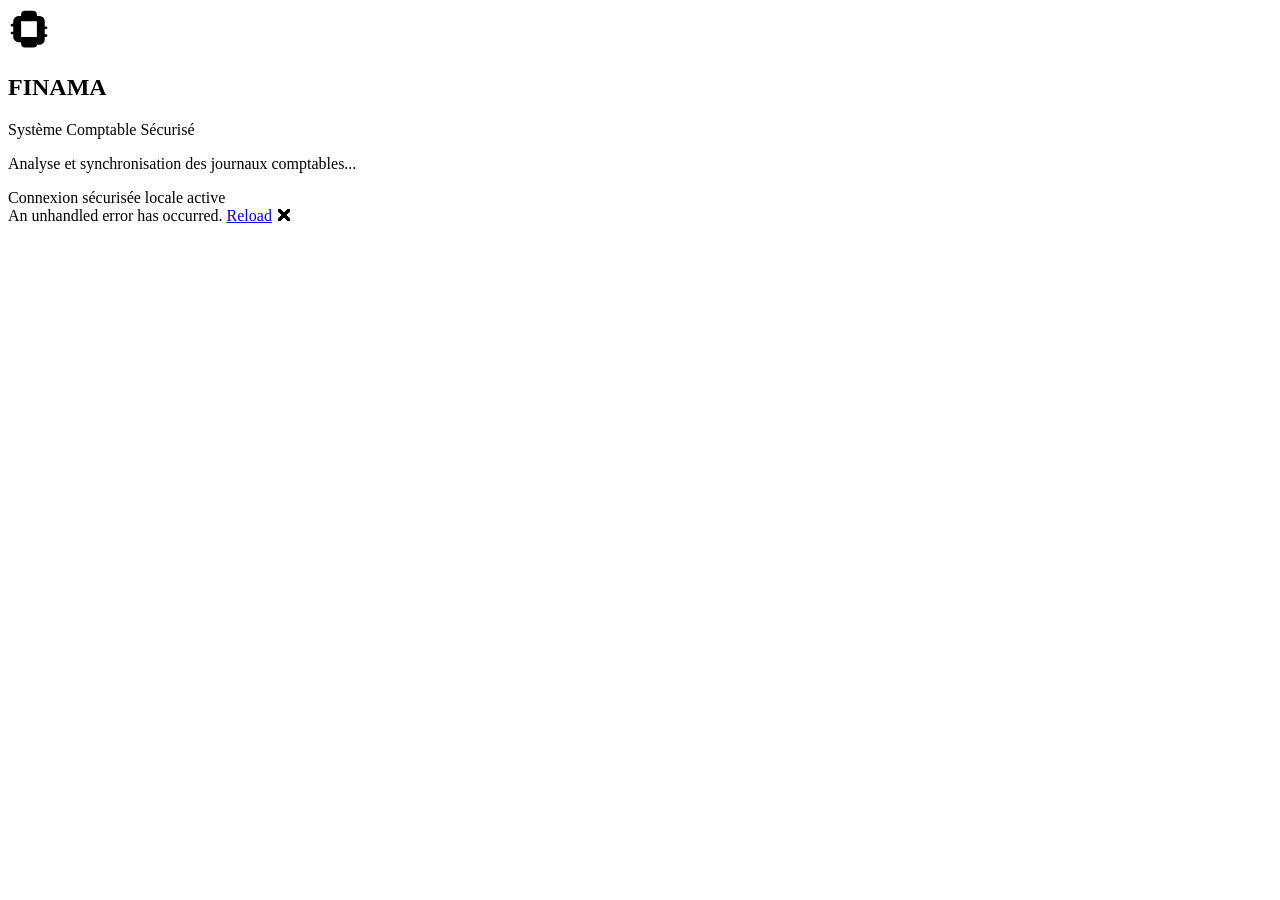
==== Finama.Web/wwwroot/index.html @ 5900f85f "Ajoutez des fichiers projet." ====
<!DOCTYPE html>
<html lang="fr">

<head>
    <meta charset="utf-8" />
    <meta name="viewport" content="width=device-width, initial-scale=1.0" />
    <title>Finama</title>
    <base href="/" />

    <link href="/lib/bootstrap/css/bootstrap.min.css" rel="stylesheet" />
    <link href="/lib/bootstrap-icons/font/bootstrap-icons.min.css" rel="stylesheet" />

    <link href="/css/app.css" rel="stylesheet" />
    <link href="/css/finama.css" rel="stylesheet" />
    <link href="/css/auth.css" rel="stylesheet" />
    <link href="favicon.png" rel="icon" type="image/png" />
    <link href="Finama.Web.styles.css" rel="stylesheet" />
    <script>
        window.themeManager = {
            setTheme: (theme) => {
                document.documentElement.setAttribute('data-theme', theme);
                localStorage.setItem('theme', theme);
            },
            getPreferredTheme: () => {
                const savedTheme = localStorage.getItem('theme');
                if (savedTheme) return savedTheme;
                return window.matchMedia('(prefers-color-scheme: dark)').matches ? 'dark' : 'light';
            }
        };
        document.documentElement.setAttribute('data-theme', themeManager.getPreferredTheme());
    </script>
</head>

<body>
    <div id="app">
        <div class="splash-container">
            <div class="glow-sphere glow-blue"></div>
            <div class="glow-sphere glow-purple"></div>

            <div class="splash-card">
                <div class="splash-logo-wrapper">
                    <svg xmlns="http://www.w3.org/2000/svg" width="42" height="42" fill="currentColor" class="bi bi-cpu-fill" viewBox="0 0 16 16">
                        <path d="M6.5 1A1.5 1.5 0 0 0 5 2.5V3H4a2 2 0 0 0-2 2v1H1.5a.5.5 0 0 0 0 1H2v2H1.5a.5.5 0 0 0 0 1H2v1a2 2 0 0 0 2 2h1v.5a1.5 1.5 0 0 0 1.5 1.5h3A1.5 1.5 0 0 0 11 14.5V14h1a2 2 0 0 0 2-2v-1h.5a.5.5 0 0 0 0-1H14V8h.5a.5.5 0 0 0 0-1H14V5a2 2 0 0 0-2-2h-1v-.5A1.5 1.5 0 0 0 9.5 1zM5 5h6v6H5z" />
                    </svg>
                </div>

                <h2 class="splash-title">FINAMA</h2>
                <div class="badge-gradient-neon mb-3">Système Comptable Sécurisé</div>

                <p class="splash-subtitle">Analyse et synchronisation des journaux comptables...</p>

                <div class="splash-progress-bar">
                    <div class="splash-progress-line"></div>
                </div>

                <span class="splash-footer-text">Connexion sécurisée locale active</span>
            </div>
        </div>
    </div>

    <div id="blazor-error-ui">
        An unhandled error has occurred.
        <a href="." class="reload">Reload</a>
        <span class="dismiss">🗙</span>
    </div>

    <script src="/lib/bootstrap/js/bootstrap.bundle.min.js"></script>

    <script>
        window.downloadFile = (fileName, contentType, base64Data) => {
            const link = document.createElement('a');
            link.download = fileName;
            link.href = `data:${contentType};base64,${base64Data}`;
            document.body.appendChild(link);
            link.click();
            document.body.removeChild(link);
        };

        window.downloadPdf = (base64String, fileName) => {
            const byteCharacters = atob(base64String);
            const byteNumbers = new Array(byteCharacters.length);
            for (let i = 0; i < byteCharacters.length; i++) {
                byteNumbers[i] = byteCharacters.charCodeAt(i);
            }
            const byteArray = new Uint8Array(byteNumbers);
            const blob = new Blob([byteArray], { type: 'application/pdf' });
            const link = document.createElement('a');
            link.href = window.URL.createObjectURL(blob);
            link.download = fileName;
            document.body.appendChild(link);
            link.click();
            document.body.removeChild(link);
            window.URL.revokeObjectURL(link.href);
        };
    </script>

    <script src="_framework/blazor.webassembly.js"></script>
</body>

</html>
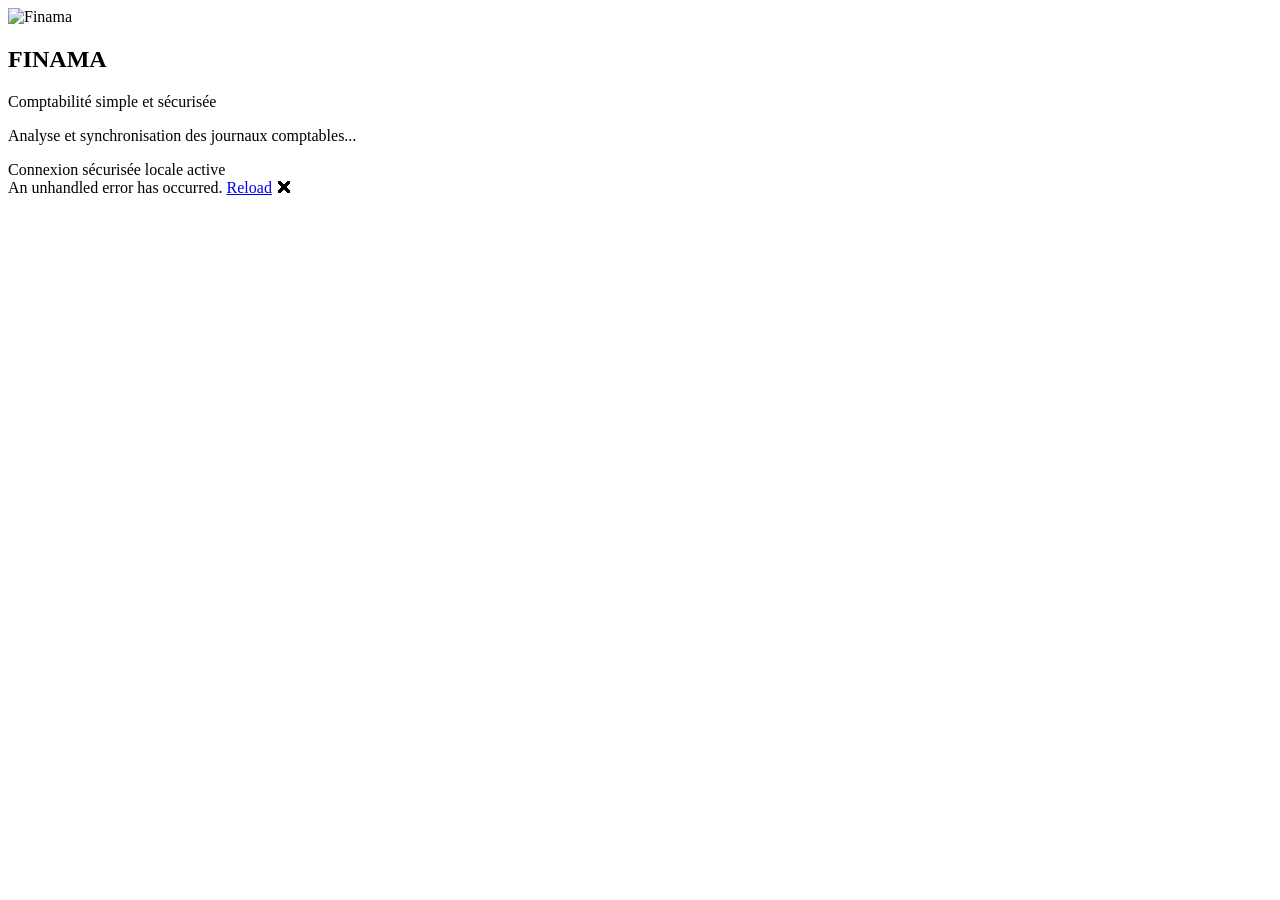
==== commit f579a3fd: "Mise à jour de l'application avec modification de la maquette, L'administration de la plateforme" ====
--- a/Finama.Web/wwwroot/index.html
+++ b/Finama.Web/wwwroot/index.html
@@ -10,15 +10,23 @@
     <link href="/lib/bootstrap/css/bootstrap.min.css" rel="stylesheet" />
     <link href="/lib/bootstrap-icons/font/bootstrap-icons.min.css" rel="stylesheet" />
 
+    <link rel="preconnect" href="https://fonts.googleapis.com" />
+    <link rel="preconnect" href="https://fonts.gstatic.com" crossorigin />
+    <link href="https://fonts.googleapis.com/css2?family=Poppins:wght@400;500;600;700&display=swap" rel="stylesheet" />
+    <meta name="theme-color" content="#0A1628" />
     <link href="/css/app.css" rel="stylesheet" />
     <link href="/css/finama.css" rel="stylesheet" />
     <link href="/css/auth.css" rel="stylesheet" />
+    <link href="/css/finama-brand.css" rel="stylesheet" />
     <link href="favicon.png" rel="icon" type="image/png" />
+    <link href="images/logo-icon.svg" rel="icon" type="image/svg+xml" />
+    <link href="icon-192.png" rel="apple-touch-icon" />
     <link href="Finama.Web.styles.css" rel="stylesheet" />
     <script>
         window.themeManager = {
             setTheme: (theme) => {
                 document.documentElement.setAttribute('data-theme', theme);
+                document.documentElement.setAttribute('data-bs-theme', theme);
                 localStorage.setItem('theme', theme);
             },
             getPreferredTheme: () => {
@@ -28,6 +36,7 @@
             }
         };
         document.documentElement.setAttribute('data-theme', themeManager.getPreferredTheme());
+        document.documentElement.setAttribute('data-bs-theme', themeManager.getPreferredTheme());
     </script>
 </head>
 
@@ -39,13 +48,11 @@
 
             <div class="splash-card">
                 <div class="splash-logo-wrapper">
-                    <svg xmlns="http://www.w3.org/2000/svg" width="42" height="42" fill="currentColor" class="bi bi-cpu-fill" viewBox="0 0 16 16">
-                        <path d="M6.5 1A1.5 1.5 0 0 0 5 2.5V3H4a2 2 0 0 0-2 2v1H1.5a.5.5 0 0 0 0 1H2v2H1.5a.5.5 0 0 0 0 1H2v1a2 2 0 0 0 2 2h1v.5a1.5 1.5 0 0 0 1.5 1.5h3A1.5 1.5 0 0 0 11 14.5V14h1a2 2 0 0 0 2-2v-1h.5a.5.5 0 0 0 0-1H14V8h.5a.5.5 0 0 0 0-1H14V5a2 2 0 0 0-2-2h-1v-.5A1.5 1.5 0 0 0 9.5 1zM5 5h6v6H5z" />
-                    </svg>
+                    <img src="images/logo-icon.svg" alt="Finama" />
                 </div>
 
                 <h2 class="splash-title">FINAMA</h2>
-                <div class="badge-gradient-neon mb-3">Système Comptable Sécurisé</div>
+                <div class="badge-gradient-neon mb-3">Comptabilité simple et sécurisée</div>
 
                 <p class="splash-subtitle">Analyse et synchronisation des journaux comptables...</p>
 
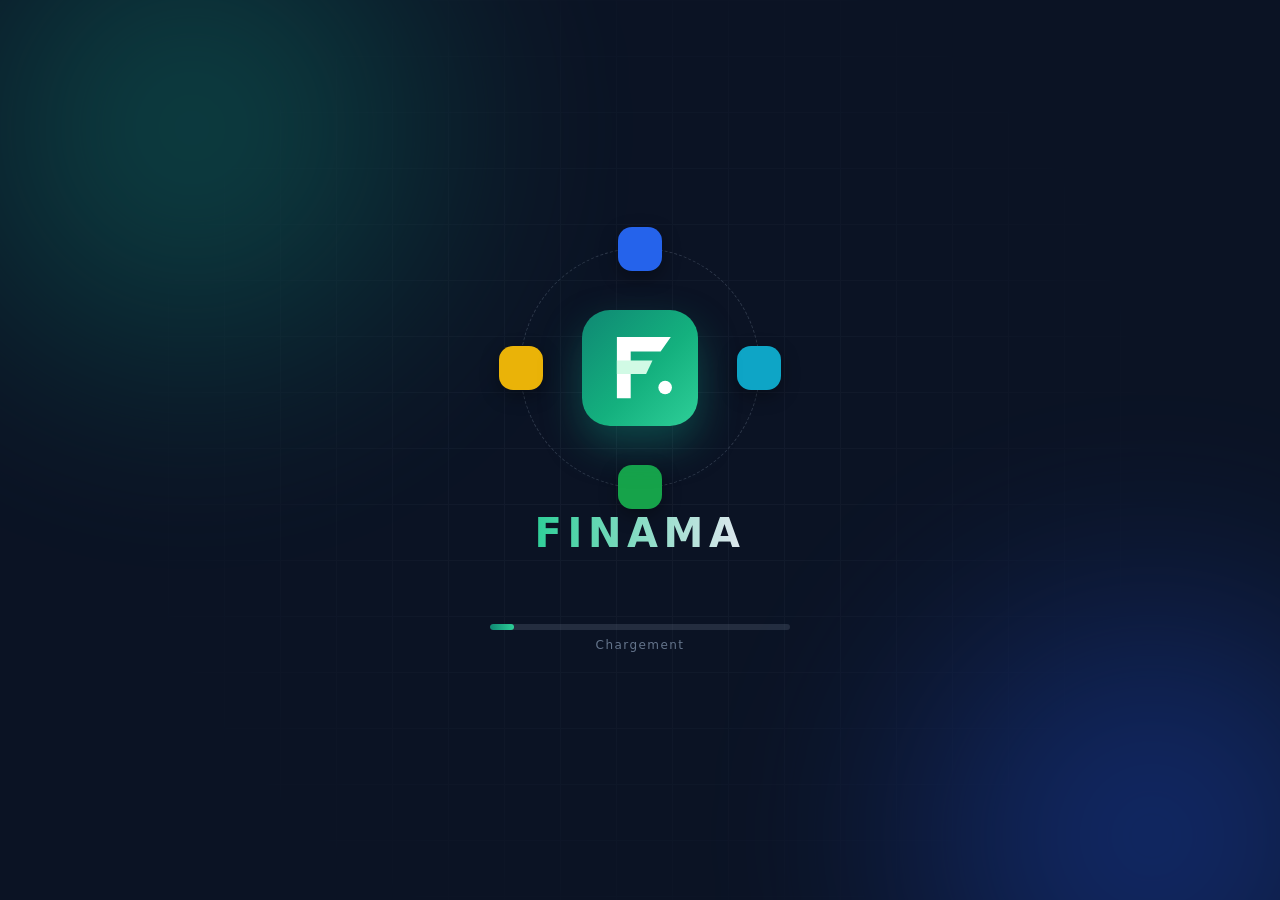
==== commit 6a44f860: "Intégration du module Commerce" ====
--- a/Finama.Web/wwwroot/index.html
+++ b/Finama.Web/wwwroot/index.html
@@ -22,6 +22,14 @@
     <link href="images/logo-icon.svg" rel="icon" type="image/svg+xml" />
     <link href="icon-192.png" rel="apple-touch-icon" />
     <link href="Finama.Web.styles.css" rel="stylesheet" />
+    <link rel="manifest" href="manifest.webmanifest" />
+    <meta name="theme-color" content="#0F8873" />
+    <link rel="apple-touch-icon" href="icons/apple-touch-icon.png" />
+    <link href="Finama.Web.styles.css" rel="stylesheet" />
+    <link href="/css/finama-mobile.css" rel="stylesheet" />
+    <meta name="apple-mobile-web-app-capable" content="yes" />
+    <meta name="apple-mobile-web-app-title" content="Finama" />
+    <meta name="apple-mobile-web-app-status-bar-style" content="black-translucent" />
     <script>
         window.themeManager = {
             setTheme: (theme) => {
@@ -38,31 +46,472 @@
         document.documentElement.setAttribute('data-theme', themeManager.getPreferredTheme());
         document.documentElement.setAttribute('data-bs-theme', themeManager.getPreferredTheme());
     </script>
+    <!-- ════════ ÉCRAN DE CHARGEMENT FINAMA — à coller dans <head> de wwwroot/index.html ════════ -->
+    <style>
+        .fn-load {
+            position: fixed;
+            inset: 0;
+            display: grid;
+            place-items: center;
+            overflow: hidden;
+            z-index: 9999;
+            background: #0b1324;
+            font-family: 'Poppins', system-ui, sans-serif;
+            color: #e2e8f0;
+        }
+            /* halos qui dérivent */
+            .fn-load::before, .fn-load::after {
+                content: "";
+                position: absolute;
+                width: 60vmax;
+                height: 60vmax;
+                border-radius: 50%;
+                filter: blur(80px);
+                opacity: .45;
+                animation: fn-derive 14s ease-in-out infinite alternate;
+            }
+
+            .fn-load::before {
+                background: radial-gradient(circle, #0F8873 0%, transparent 65%);
+                top: -20vmax;
+                left: -15vmax;
+            }
+
+            .fn-load::after {
+                background: radial-gradient(circle, #1d4ed8 0%, transparent 65%);
+                bottom: -25vmax;
+                right: -20vmax;
+                animation-delay: -7s;
+            }
+
+        .fn-grille {
+            position: absolute;
+            inset: 0;
+            opacity: .07;
+            background-image: linear-gradient(#94a3b8 1px, transparent 1px), linear-gradient(90deg, #94a3b8 1px, transparent 1px);
+            background-size: 56px 56px;
+            mask-image: radial-gradient(circle at center, #000 0%, transparent 70%);
+        }
+
+        .fn-centre {
+            position: relative;
+            display: flex;
+            flex-direction: column;
+            align-items: center;
+            gap: 22px;
+            text-align: center;
+            padding: 24px;
+        }
+
+        /* scène : logo + orbite des modules */
+        .fn-scene {
+            position: relative;
+            width: 240px;
+            height: 240px;
+            display: grid;
+            place-items: center;
+        }
+
+        .fn-orbite {
+            position: absolute;
+            inset: 0;
+            border-radius: 50%;
+            border: 1px dashed rgba(148,163,184,.25);
+            animation: fn-tourne 9s linear infinite, fn-apparait .6s .9s both;
+        }
+
+        .fn-module {
+            position: absolute;
+            width: 44px;
+            height: 44px;
+            margin: -22px;
+            border-radius: 14px;
+            display: grid;
+            place-items: center;
+            color: #fff;
+            font-size: 20px;
+            box-shadow: 0 6px 18px rgba(0,0,0,.35);
+            animation: fn-contre 9s linear infinite;
+        }
+
+            .fn-module:nth-child(1) {
+                top: 0;
+                left: 50%;
+                background: #2563eb;
+            }
+
+            .fn-module:nth-child(2) {
+                top: 50%;
+                left: 100%;
+                background: #0ea5c6;
+            }
+
+            .fn-module:nth-child(3) {
+                top: 100%;
+                left: 50%;
+                background: #16a34a;
+            }
+
+            .fn-module:nth-child(4) {
+                top: 50%;
+                left: 0;
+                background: #eab308;
+            }
+
+        .fn-logo {
+            width: 116px;
+            height: 116px;
+            position: relative;
+            border-radius: 28px;
+            overflow: hidden;
+            box-shadow: 0 0 0 0 rgba(46,207,152,.55), 0 18px 40px rgba(15,136,115,.45);
+            animation: fn-rebond .8s cubic-bezier(.34,1.56,.64,1) both, fn-pouls 2.4s 1.4s ease-in-out infinite;
+        }
+
+            .fn-logo svg {
+                width: 100%;
+                height: 100%;
+                display: block;
+            }
+
+            .fn-logo .fn-f, .fn-logo .fn-barre, .fn-logo .fn-point {
+                transform-box: fill-box;
+            }
+
+            .fn-logo .fn-f {
+                transform-origin: top center;
+                animation: fn-trace .55s .35s cubic-bezier(.65,0,.35,1) both;
+            }
+
+            .fn-logo .fn-barre {
+                transform-origin: left center;
+                animation: fn-glisse .45s .75s cubic-bezier(.34,1.56,.64,1) both;
+            }
+
+            .fn-logo .fn-point {
+                transform-origin: center;
+                animation: fn-pop .45s 1s cubic-bezier(.34,1.56,.64,1) both;
+            }
+
+            .fn-logo::after {
+                content: "";
+                position: absolute;
+                inset: -40%;
+                background: linear-gradient(115deg, transparent 40%, rgba(255,255,255,.45) 50%, transparent 60%);
+                transform: translateX(-100%);
+                animation: fn-reflet 3s 1.6s ease-in-out infinite;
+            }
+
+        .fn-nom {
+            font-size: 40px;
+            font-weight: 700;
+            letter-spacing: .14em;
+            margin: 0;
+            background: linear-gradient(90deg, #2ECF98, #e2e8f0, #2ECF98);
+            background-size: 200% auto;
+            -webkit-background-clip: text;
+            background-clip: text;
+            color: transparent;
+            animation: fn-monte .6s 1.1s both, fn-brille 4s 1.7s linear infinite;
+        }
+
+        /* messages qui défilent */
+        .fn-messages {
+            position: relative;
+            height: 24px;
+            width: 320px;
+            font-size: 15px;
+            color: #94a3b8;
+            animation: fn-monte .6s 1.3s both;
+        }
+
+            .fn-messages span {
+                position: absolute;
+                inset: 0;
+                opacity: 0;
+                white-space: nowrap;
+                animation: fn-message 10s infinite;
+            }
+
+                .fn-messages span:nth-child(2) {
+                    animation-delay: 2.5s;
+                }
+
+                .fn-messages span:nth-child(3) {
+                    animation-delay: 5s;
+                }
+
+                .fn-messages span:nth-child(4) {
+                    animation-delay: 7.5s;
+                }
+
+        /* progression réelle du chargement (variables fournies par Blazor) */
+        .fn-progression {
+            width: 300px;
+            animation: fn-monte .6s 1.4s both;
+        }
+
+        .fn-barre-fond {
+            height: 6px;
+            border-radius: 6px;
+            background: rgba(148,163,184,.18);
+            overflow: hidden;
+        }
+
+        .fn-barre-plein {
+            height: 100%;
+            width: var(--blazor-load-percentage, 8%);
+            border-radius: 6px;
+            transition: width .3s ease;
+            background: linear-gradient(90deg, #0F8873, #2ECF98, #0F8873);
+            background-size: 200% 100%;
+            animation: fn-flux 1.6s linear infinite;
+        }
+
+        .fn-pourcent {
+            margin-top: 8px;
+            font-size: 12px;
+            letter-spacing: .12em;
+            color: #64748b;
+        }
+
+            .fn-pourcent::after {
+                content: var(--blazor-load-percentage-text, "Chargement");
+            }
+
+        @keyframes fn-rebond {
+            from {
+                transform: scale(.2) rotate(-25deg);
+                opacity: 0;
+            }
+
+            to {
+                transform: scale(1) rotate(0);
+                opacity: 1;
+            }
+        }
+
+        @keyframes fn-pouls {
+            0%,100% {
+                box-shadow: 0 0 0 0 rgba(46,207,152,.5), 0 18px 40px rgba(15,136,115,.45);
+            }
+
+            50% {
+                box-shadow: 0 0 0 18px rgba(46,207,152,0), 0 18px 40px rgba(15,136,115,.45);
+            }
+        }
+
+        @keyframes fn-trace {
+            from {
+                transform: scaleY(0);
+                opacity: 0;
+            }
+
+            to {
+                transform: scaleY(1);
+                opacity: 1;
+            }
+        }
+
+        @keyframes fn-glisse {
+            from {
+                transform: scaleX(0);
+            }
+
+            to {
+                transform: scaleX(1);
+            }
+        }
+
+        @keyframes fn-pop {
+            from {
+                transform: scale(0);
+            }
+
+            to {
+                transform: scale(1);
+            }
+        }
+
+        @keyframes fn-reflet {
+            0% {
+                transform: translateX(-100%);
+            }
+
+            40%,100% {
+                transform: translateX(100%);
+            }
+        }
+
+        @keyframes fn-tourne {
+            to {
+                transform: rotate(360deg);
+            }
+        }
+
+        @keyframes fn-contre {
+            to {
+                transform: rotate(-360deg);
+            }
+        }
+
+        @keyframes fn-apparait {
+            from {
+                opacity: 0;
+            }
+
+            to {
+                opacity: 1;
+            }
+        }
+
+        @keyframes fn-monte {
+            from {
+                opacity: 0;
+                transform: translateY(14px);
+            }
+
+            to {
+                opacity: 1;
+                transform: none;
+            }
+        }
+
+        @keyframes fn-brille {
+            to {
+                background-position: 200% center;
+            }
+        }
+
+        @keyframes fn-message {
+            0% {
+                opacity: 0;
+                transform: translateY(8px);
+            }
+
+            4%,22% {
+                opacity: 1;
+                transform: none;
+            }
+
+            26%,100% {
+                opacity: 0;
+                transform: translateY(-8px);
+            }
+        }
+
+        @keyframes fn-flux {
+            to {
+                background-position: -200% 0;
+            }
+        }
+
+        @keyframes fn-derive {
+            to {
+                transform: translate(8vmax, 6vmax) scale(1.1);
+            }
+        }
+
+        @media (prefers-reduced-motion: reduce) {
+            .fn-load *, .fn-load::before, .fn-load::after {
+                animation-duration: .01s !important;
+                animation-iteration-count: 1 !important;
+            }
+        }
+
+        @media (max-width: 420px) {
+            .fn-scene {
+                width: 200px;
+                height: 200px;
+            }
+
+            .fn-nom {
+                font-size: 32px;
+            }
+
+            .fn-messages, .fn-progression {
+                width: 280px;
+            }
+
+            .fn-messages {
+                font-size: 13px;
+            }
+        }
+        /* Suite dans l'application (MainLayout) : pas d'animation d'entrée, seulement les animations continues */
+        .fn-suite .fn-logo {
+            animation: fn-pouls 2.4s ease-in-out infinite;
+        }
+
+        .fn-suite .fn-nom {
+            animation: fn-brille 4s linear infinite;
+        }
+
+        .fn-suite .fn-orbite {
+            animation: fn-tourne 9s linear infinite;
+        }
+
+        .fn-suite .fn-messages, .fn-suite .fn-progression, .fn-suite .fn-logo::after {
+            animation: none;
+        }
+
+            .fn-suite .fn-messages .fn-fixe {
+                opacity: 1;
+                animation: none;
+            }
+
+        .fn-suite .fn-barre-plein {
+            width: 100%;
+        }
+    </style>
+
 </head>
 
 <body>
     <div id="app">
-        <div class="splash-container">
-            <div class="glow-sphere glow-blue"></div>
-            <div class="glow-sphere glow-purple"></div>
-
-            <div class="splash-card">
-                <div class="splash-logo-wrapper">
-                    <img src="images/logo-icon.svg" alt="Finama" />
+        <!-- ════════ ÉCRAN DE CHARGEMENT FINAMA — remplace le contenu de <div id="app"> … </div> dans wwwroot/index.html ════════ -->
+        <div class="fn-load" role="status" aria-label="Chargement de Finama">
+            <div class="fn-grille"></div>
+            <div class="fn-centre">
+                <div class="fn-scene">
+                    <div class="fn-orbite">
+                        <span class="fn-module" title="Finance & Compta"><i class="bi bi-wallet2"></i></span>
+                        <span class="fn-module" title="Ventes & Devis"><i class="bi bi-file-earmark-check"></i></span>
+                        <span class="fn-module" title="Commerce & Ventes"><i class="bi bi-cart3"></i></span>
+                        <span class="fn-module" title="Administration"><i class="bi bi-gear"></i></span>
+                    </div>
+                    <div class="fn-logo">
+                        <svg viewBox="0 0 512 512" aria-hidden="true">
+                            <defs>
+                                <linearGradient id="fn-degrade" x1="0" y1="0" x2="1" y2="1">
+                                    <stop offset="0" stop-color="#0F8873" />
+                                    <stop offset=".55" stop-color="#14B07E" />
+                                    <stop offset="1" stop-color="#2ECF98" />
+                                </linearGradient>
+                            </defs>
+                            <rect width="512" height="512" fill="url(#fn-degrade)" />
+                            <path class="fn-f" d="M154 119H392L347 183H215V390H154Z" fill="#fff" />
+                            <path class="fn-barre" d="M154 223H311L283 282H154Z" fill="#D1FAE5" />
+                            <circle class="fn-point" cx="367" cy="342" r="30" fill="#fff" />
+                        </svg>
+                    </div>
                 </div>
 
-                <h2 class="splash-title">FINAMA</h2>
-                <div class="badge-gradient-neon mb-3">Comptabilité simple et sécurisée</div>
-
-                <p class="splash-subtitle">Analyse et synchronisation des journaux comptables...</p>
-
-                <div class="splash-progress-bar">
-                    <div class="splash-progress-line"></div>
+                <h1 class="fn-nom">FINAMA</h1>
+
+                <div class="fn-messages" aria-hidden="true">
+                    <span>Préparation de votre espace…</span>
+                    <span>Chargement de la caisse et du stock…</span>
+                    <span>Synchronisation de la comptabilité…</span>
+                    <span>Presque prêt…</span>
                 </div>
 
-                <span class="splash-footer-text">Connexion sécurisée locale active</span>
+                <div class="fn-progression">
+                    <div class="fn-barre-fond"><div class="fn-barre-plein"></div></div>
+                    <div class="fn-pourcent"></div>
+                </div>
             </div>
         </div>
+
     </div>
 
     <div id="blazor-error-ui">
